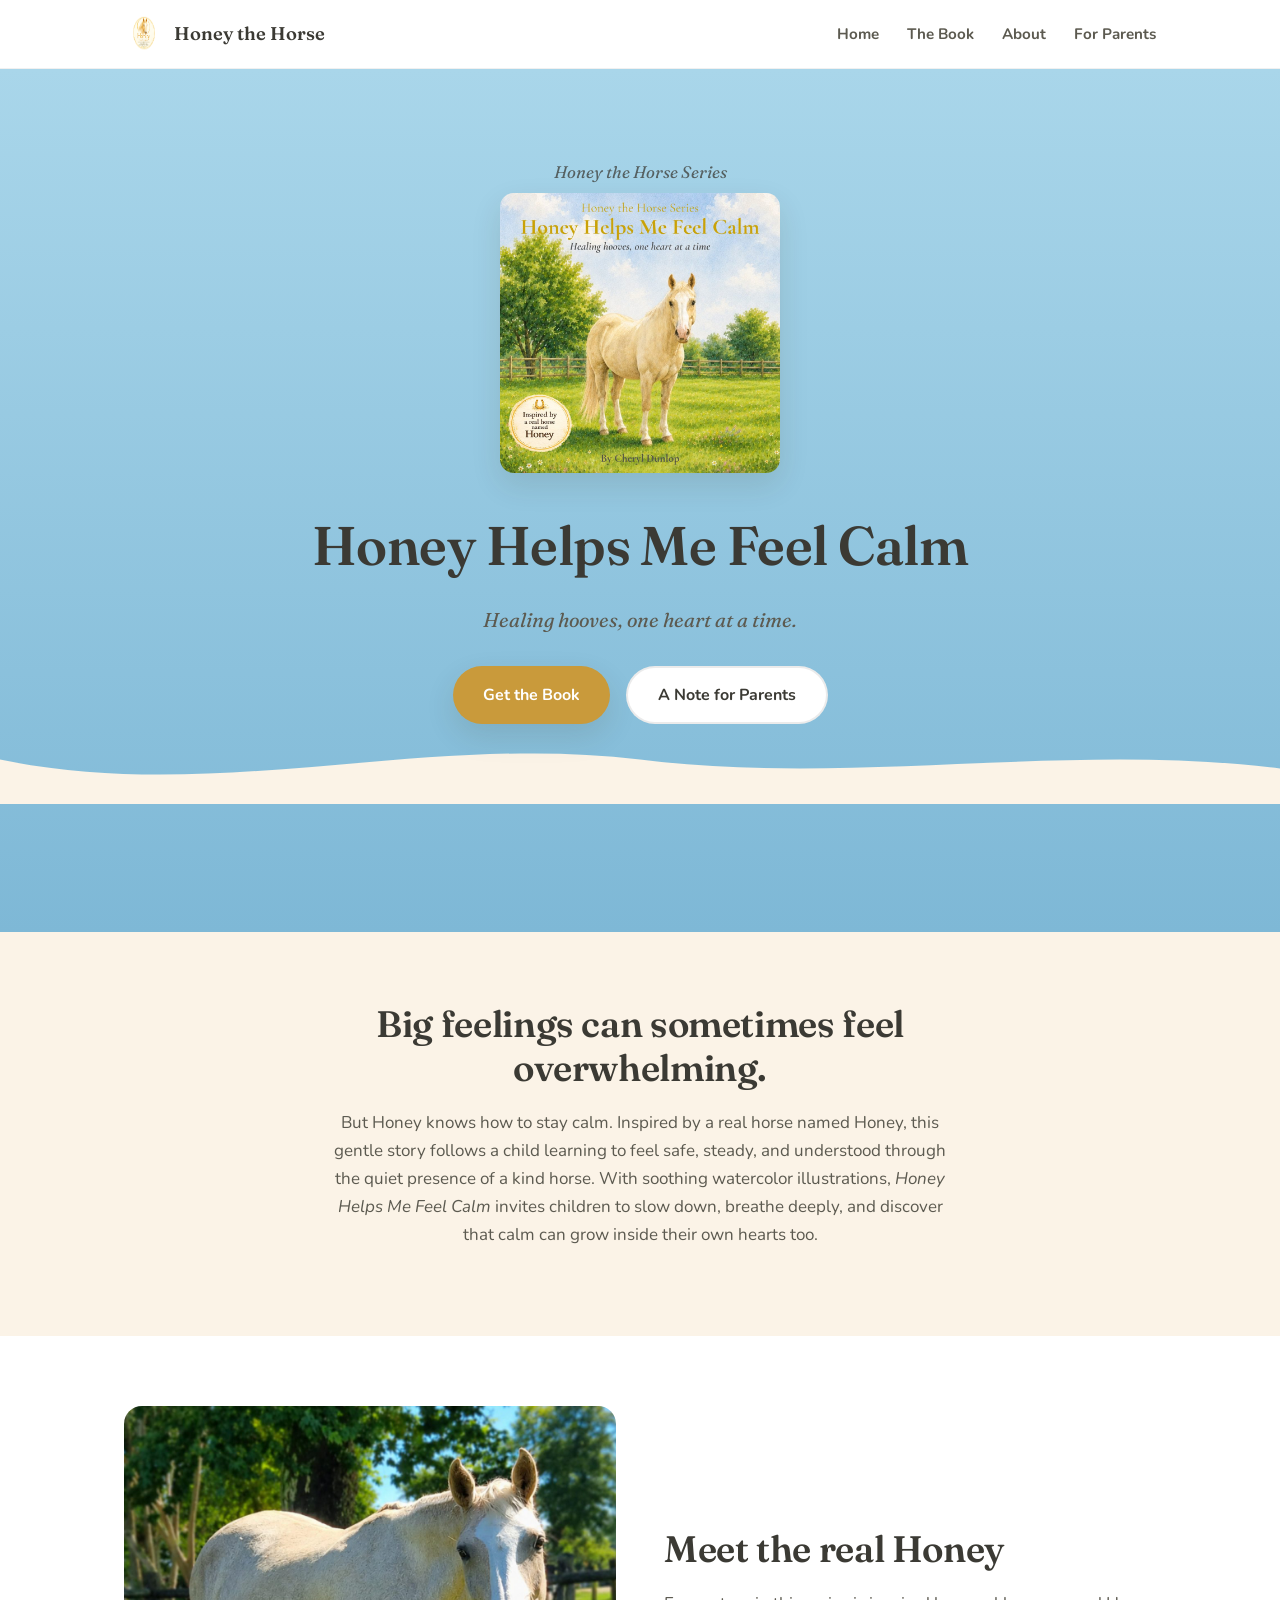
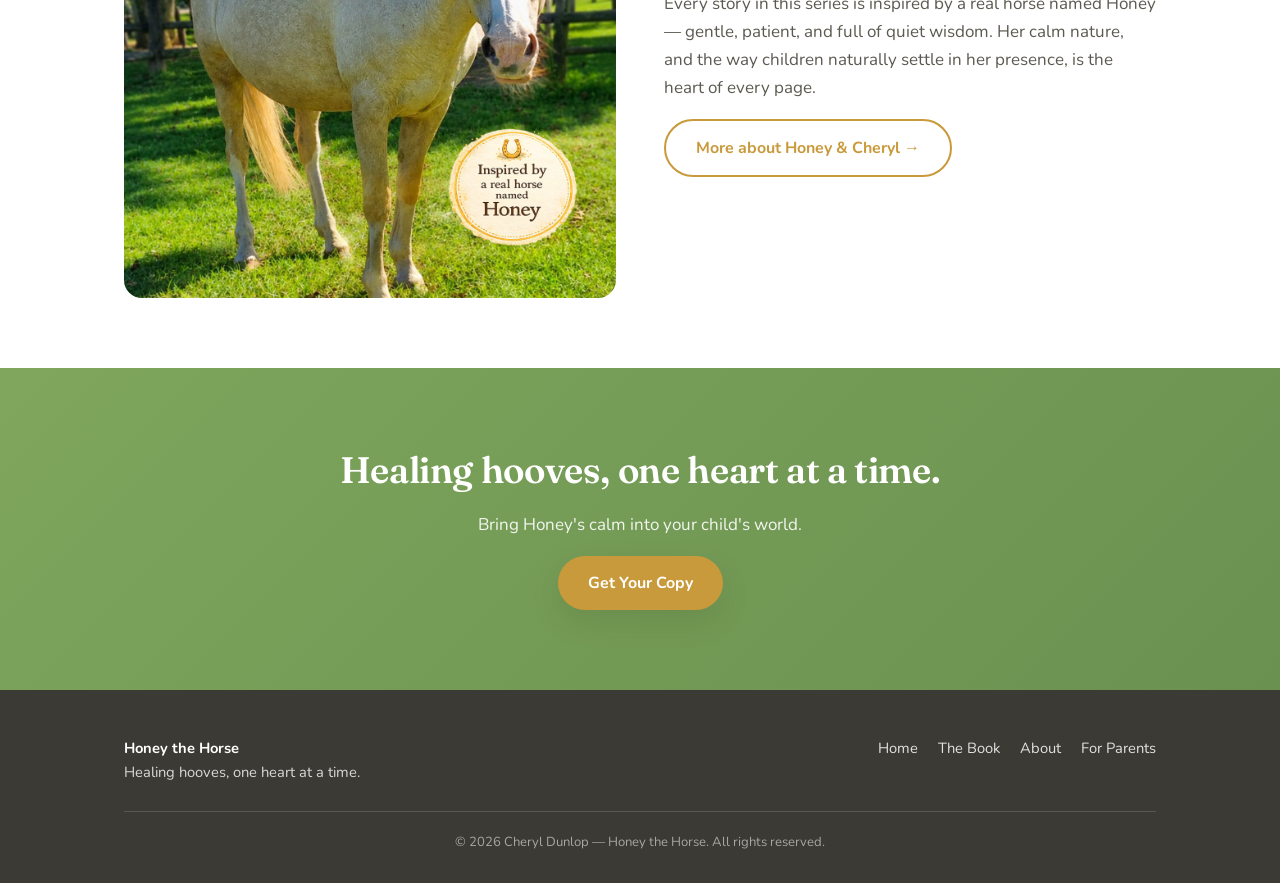
==== index.html @ f642d714 "Add files via upload" ====
<!DOCTYPE html>
<html lang="en">
<head>
<meta charset="UTF-8">
<meta name="viewport" content="width=device-width, initial-scale=1.0">
<title>Honey the Horse | Honey Helps Me Feel Calm</title>
<meta name="description" content="A gentle children's picture book about big feelings, comfort, and the calming presence of a real horse named Honey. Healing hooves, one heart at a time.">
<link rel="icon" href="assets/logo.png">
<link rel="preconnect" href="https://fonts.googleapis.com">
<link href="https://fonts.googleapis.com/css2?family=Fraunces:ital,opsz,wght@0,9..144,400;0,9..144,600;1,9..144,500&family=Nunito:wght@400;600;700;800&display=swap" rel="stylesheet">
<link rel="stylesheet" href="styles.css">
</head>
<body>

<header class="site-header">
  <div class="nav-inner">
    <a href="index.html" class="brand">
      <img src="assets/logo.png" alt="Honey the Horse logo">
      Honey the Horse
    </a>
    <button class="nav-toggle" aria-label="Toggle menu" onclick="document.querySelector('.nav-links').classList.toggle('open')">&#9776;</button>
    <ul class="nav-links">
      <li><a href="index.html">Home</a></li>
      <li><a href="book.html">The Book</a></li>
      <li><a href="about.html">About</a></li>
      <li><a href="parents.html">For Parents</a></li>
    </ul>
  </div>
</header>

<section class="hero">
  <div class="hero-inner">
    <p class="eyebrow">Honey the Horse Series</p>
    <div class="cover-frame">
      <img src="assets/cover-flat.jpg" alt="Honey Helps Me Feel Calm book cover" class="hero-cover">
    </div>
    <h1>Honey Helps Me Feel Calm</h1>
    <p class="tagline">Healing hooves, one heart at a time.</p>
    <div class="btn-row">
      <a href="book.html" class="btn btn-primary">Get the Book</a>
      <a href="parents.html" class="btn btn-secondary">A Note for Parents</a>
    </div>
  </div>
  <svg class="meadow-divider" viewBox="0 0 1440 90" preserveAspectRatio="none" xmlns="http://www.w3.org/2000/svg">
    <path d="M0,40 C240,90 480,10 720,40 C960,70 1200,20 1440,50 L1440,90 L0,90 Z" fill="#FBF3E7"/>
  </svg>
</section>

<section class="section-cream">
  <div class="container center-text">
    <h2>Big feelings can sometimes feel overwhelming.</h2>
    <p>But Honey knows how to stay calm. Inspired by a real horse named Honey, this gentle story follows a child learning to feel safe, steady, and understood through the quiet presence of a kind horse. With soothing watercolor illustrations, <em>Honey Helps Me Feel Calm</em> invites children to slow down, breathe deeply, and discover that calm can grow inside their own hearts too.</p>
  </div>
</section>

<section class="section-white">
  <div class="container two-col">
    <div>
      <img src="assets/honey-photo.jpg" alt="Honey, the real horse who inspired the series, standing in a green paddock">
    </div>
    <div>
      <h2>Meet the real Honey</h2>
      <p>Every story in this series is inspired by a real horse named Honey &mdash; gentle, patient, and full of quiet wisdom. Her calm nature, and the way children naturally settle in her presence, is the heart of every page.</p>
      <a href="about.html" class="btn btn-outline" style="border-color: var(--honey-gold); color: var(--honey-gold);">More about Honey &amp; Cheryl &rarr;</a>
    </div>
  </div>
</section>

<section class="cta-band">
  <div class="container">
    <h2>Healing hooves, one heart at a time.</h2>
    <p>Bring Honey's calm into your child's world.</p>
    <div class="btn-row">
      <a href="book.html" class="btn btn-primary" style="background: var(--honey-gold);">Get Your Copy</a>
    </div>
  </div>
</section>

<footer class="site-footer">
  <div class="container">
    <div class="footer-inner">
      <div>
        <strong style="color:white;">Honey the Horse</strong><br>
        Healing hooves, one heart at a time.
      </div>
      <ul class="footer-links">
        <li><a href="index.html">Home</a></li>
        <li><a href="book.html">The Book</a></li>
        <li><a href="about.html">About</a></li>
        <li><a href="parents.html">For Parents</a></li>
      </ul>
    </div>
    <div class="footer-bottom">
      &copy; <span id="year"></span> Cheryl Dunlop &mdash; Honey the Horse. All rights reserved.
    </div>
  </div>
</footer>

<script>document.getElementById('year').textContent = new Date().getFullYear();</script>
</body>
</html>
---- styles.css ----
/* =========================================================
   Honey the Horse — shared stylesheet
   Palette pulled from the book's own watercolor illustrations,
   not a generic template palette.
   ========================================================= */

:root {
  --sky:          #A9D6EA;   /* soft sky blue, from the meadow backgrounds */
  --sky-deep:      #7EB8D6;   /* deeper sky for gradients/footers */
  --meadow:       #7FA65C;   /* sage/meadow green */
  --meadow-pale:  #E9F1E1;   /* very pale green for section backgrounds */
  --honey-gold:   #C99A3B;   /* the title gold from the cover + logo */
  --honey-gold-lt:#E4C177;   /* lighter gold for hovers */
  --cream:        #FBF3E7;   /* paper cream, used sparingly */
  --clay-pink:    #E8A9A2;   /* wildflower pink accent */
  --ink:          #3B3A34;   /* warm charcoal, not pure black */
  --ink-soft:     #5C5A50;
  --white:        #FFFFFF;
  --radius:       18px;
  --max-width:    1080px;
  --shadow-soft:  0 12px 30px rgba(60, 50, 20, 0.12);
}

* { box-sizing: border-box; }

html { scroll-behavior: smooth; }

@media (prefers-reduced-motion: reduce) {
  html { scroll-behavior: auto; }
  * { animation-duration: 0.01ms !important; transition-duration: 0.01ms !important; }
}

body {
  margin: 0;
  font-family: 'Nunito', -apple-system, BlinkMacSystemFont, sans-serif;
  color: var(--ink);
  background: var(--white);
  line-height: 1.65;
  font-size: 17px;
}

h1, h2, h3, .display {
  font-family: 'Fraunces', Georgia, serif;
  font-weight: 600;
  color: var(--ink);
  margin: 0 0 0.5em;
  letter-spacing: -0.01em;
}

h1 { font-size: clamp(2.1rem, 5vw, 3.4rem); line-height: 1.1; }
h2 { font-size: clamp(1.6rem, 3.4vw, 2.3rem); line-height: 1.2; }
h3 { font-size: 1.3rem; }

p { margin: 0 0 1em; color: var(--ink-soft); }

a { color: var(--honey-gold); text-decoration: none; }
a:hover { color: var(--ink); }

img { max-width: 100%; display: block; border-radius: var(--radius); }

.container {
  max-width: var(--max-width);
  margin: 0 auto;
  padding: 0 24px;
}

/* ---------- Navigation ---------- */
.site-header {
  position: sticky;
  top: 0;
  z-index: 100;
  background: rgba(255, 255, 255, 0.92);
  backdrop-filter: blur(6px);
  border-bottom: 1px solid rgba(0,0,0,0.06);
}

.nav-inner {
  display: flex;
  align-items: center;
  justify-content: space-between;
  padding: 14px 24px;
  max-width: var(--max-width);
  margin: 0 auto;
}

.brand {
  display: flex;
  align-items: center;
  gap: 10px;
  font-family: 'Fraunces', serif;
  font-size: 1.15rem;
  font-weight: 600;
  color: var(--ink);
}
.brand img { width: 40px; height: 40px; border-radius: 50%; }

.nav-links {
  display: flex;
  gap: 28px;
  list-style: none;
  margin: 0;
  padding: 0;
}
.nav-links a {
  color: var(--ink-soft);
  font-weight: 700;
  font-size: 0.95rem;
}
.nav-links a:hover { color: var(--honey-gold); }

.nav-toggle { display: none; }

@media (max-width: 720px) {
  .nav-links {
    position: absolute;
    top: 100%;
    left: 0;
    right: 0;
    background: var(--white);
    flex-direction: column;
    padding: 16px 24px 20px;
    gap: 14px;
    display: none;
    border-bottom: 1px solid rgba(0,0,0,0.06);
  }
  .nav-links.open { display: flex; }
  .nav-toggle {
    display: inline-flex;
    background: none;
    border: none;
    font-size: 1.6rem;
    cursor: pointer;
    color: var(--ink);
  }
}

/* ---------- Buttons ---------- */
.btn {
  display: inline-flex;
  align-items: center;
  gap: 8px;
  padding: 14px 30px;
  border-radius: 999px;
  font-weight: 700;
  font-size: 1rem;
  border: none;
  cursor: pointer;
  transition: transform 0.15s ease, box-shadow 0.15s ease;
}
.btn:focus-visible {
  outline: 3px solid var(--honey-gold);
  outline-offset: 2px;
}
.btn-primary {
  background: var(--honey-gold);
  color: var(--white);
  box-shadow: var(--shadow-soft);
}
.btn-primary:hover { background: var(--honey-gold-lt); transform: translateY(-2px); }

.btn-outline {
  background: transparent;
  border: 2px solid var(--white);
  color: var(--white);
}
.btn-outline:hover { background: rgba(255,255,255,0.15); }

.btn-secondary {
  background: var(--white);
  color: var(--ink);
  border: 2px solid rgba(0,0,0,0.08);
}
.btn-secondary:hover { border-color: var(--honey-gold); }

.btn-row {
  display: flex;
  gap: 16px;
  flex-wrap: wrap;
}

/* ---------- Hero ---------- */
.hero {
  position: relative;
  background: linear-gradient(180deg, var(--sky) 0%, var(--sky-deep) 100%);
  overflow: hidden;
  padding: 90px 0 130px;
}
.hero-inner {
  max-width: var(--max-width);
  margin: 0 auto;
  padding: 0 24px;
  position: relative;
  z-index: 2;
  text-align: center;
  color: var(--ink);
}
.hero .eyebrow {
  font-family: 'Fraunces', serif;
  font-style: italic;
  color: var(--ink);
  opacity: 0.75;
  font-size: 1.05rem;
  margin-bottom: 6px;
}
.hero h1 { color: var(--ink); }
.hero .tagline {
  font-family: 'Fraunces', serif;
  font-style: italic;
  font-size: 1.25rem;
  color: var(--ink-soft);
  margin-bottom: 30px;
}
.hero .btn-row { justify-content: center; margin-top: 10px; }

.hero-cover {
  max-width: 280px;
  margin: 0 auto 34px;
  border-radius: 14px;
  box-shadow: var(--shadow-soft);
}

/* meadow horizon divider — signature element used between sections */
.meadow-divider {
  display: block;
  width: 100%;
  height: auto;
  margin-bottom: -2px;
}

/* ---------- Sections ---------- */
section { padding: 70px 0; }
.section-cream { background: var(--cream); }
.section-sage { background: var(--meadow-pale); }
.section-white { background: var(--white); }

.two-col {
  display: grid;
  grid-template-columns: 1fr 1fr;
  gap: 48px;
  align-items: center;
}
@media (max-width: 760px) {
  .two-col { grid-template-columns: 1fr; }
}

.center-text { text-align: center; max-width: 680px; margin: 0 auto; }

/* ---------- Cards / gallery ---------- */
.gallery {
  display: grid;
  grid-template-columns: repeat(auto-fit, minmax(220px, 1fr));
  gap: 24px;
  margin-top: 40px;
}
.gallery figure {
  margin: 0;
  background: var(--white);
  border-radius: var(--radius);
  overflow: hidden;
  box-shadow: var(--shadow-soft);
}
.gallery img { border-radius: 0; }
.gallery figcaption {
  padding: 14px 16px;
  font-size: 0.92rem;
  color: var(--ink-soft);
  font-style: italic;
}

.badge-floating {
  position: absolute;
  bottom: -20px;
  right: -20px;
  width: 110px;
  filter: drop-shadow(0 6px 14px rgba(0,0,0,0.15));
}
.cover-frame { position: relative; display: inline-block; }

/* ---------- Parent tips list ---------- */
.tip-list {
  list-style: none;
  margin: 24px 0;
  padding: 0;
  display: grid;
  gap: 14px;
}
.tip-list li {
  display: flex;
  gap: 14px;
  align-items: flex-start;
  background: var(--white);
  border-radius: 14px;
  padding: 16px 20px;
  box-shadow: var(--shadow-soft);
}
.tip-list li::before {
  content: "🌿";
  flex-shrink: 0;
}

.note-box {
  background: var(--white);
  border-left: 5px solid var(--honey-gold);
  border-radius: 12px;
  padding: 22px 26px;
  font-style: italic;
  color: var(--ink-soft);
  margin-top: 30px;
}

/* ---------- CTA band ---------- */
.cta-band {
  background: linear-gradient(135deg, var(--meadow) 0%, #6a9150 100%);
  color: var(--white);
  text-align: center;
  padding: 80px 0;
}
.cta-band h2 { color: var(--white); }
.cta-band p { color: rgba(255,255,255,0.9); }
.cta-band .btn-row { justify-content: center; }

/* ---------- Footer ---------- */
.site-footer {
  background: var(--ink);
  color: rgba(255,255,255,0.8);
  padding: 46px 0 30px;
  font-size: 0.92rem;
}
.footer-inner {
  display: flex;
  justify-content: space-between;
  flex-wrap: wrap;
  gap: 20px;
}
.footer-inner a { color: rgba(255,255,255,0.85); }
.footer-inner a:hover { color: var(--honey-gold-lt); }
.footer-links {
  display: flex;
  gap: 20px;
  list-style: none;
  padding: 0;
  margin: 0;
}
.footer-bottom {
  margin-top: 26px;
  padding-top: 20px;
  border-top: 1px solid rgba(255,255,255,0.15);
  font-size: 0.82rem;
  color: rgba(255,255,255,0.55);
  text-align: center;
}

/* ---------- Profile / about layout ---------- */
.profile-photo {
  width: 220px;
  border-radius: 50%;
  box-shadow: var(--shadow-soft);
  margin: 0 auto 20px;
}

/* ---------- Utility ---------- */
.mt-lg { margin-top: 48px; }
.text-center { text-align: center; }
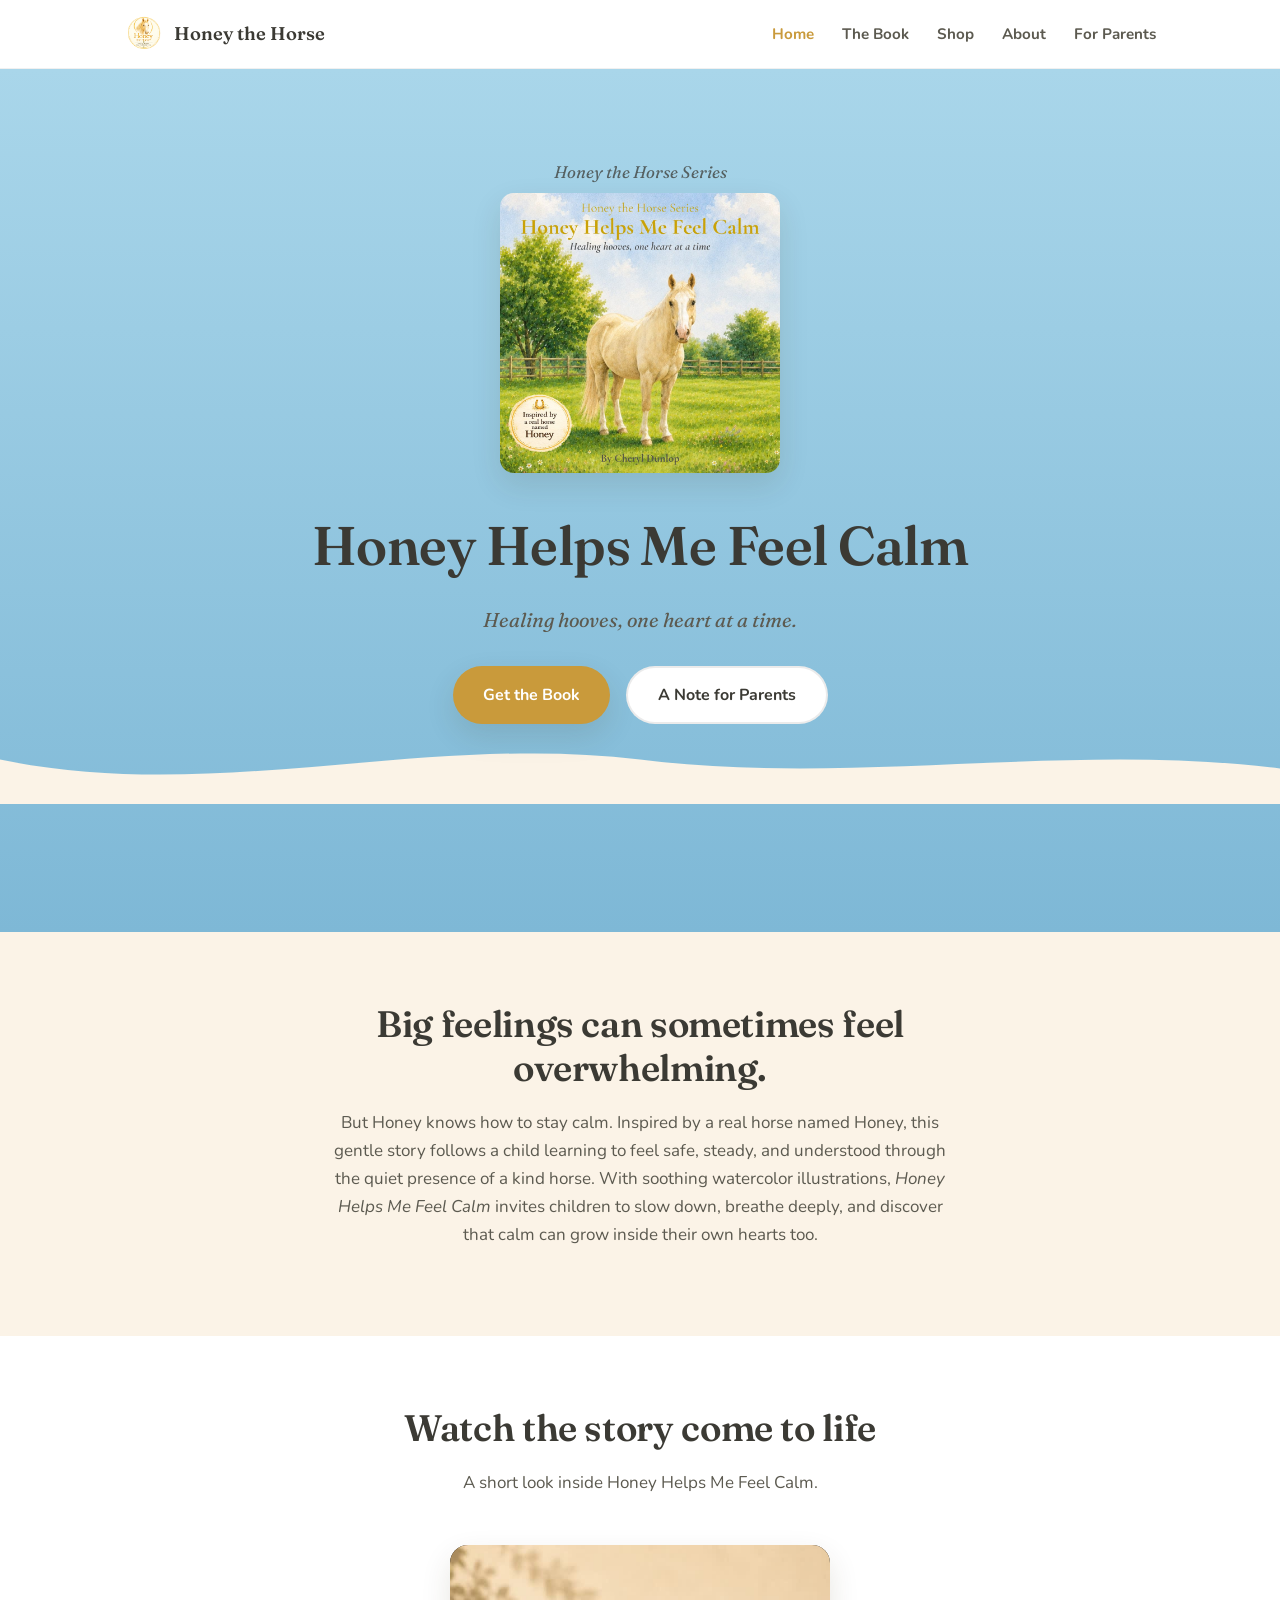
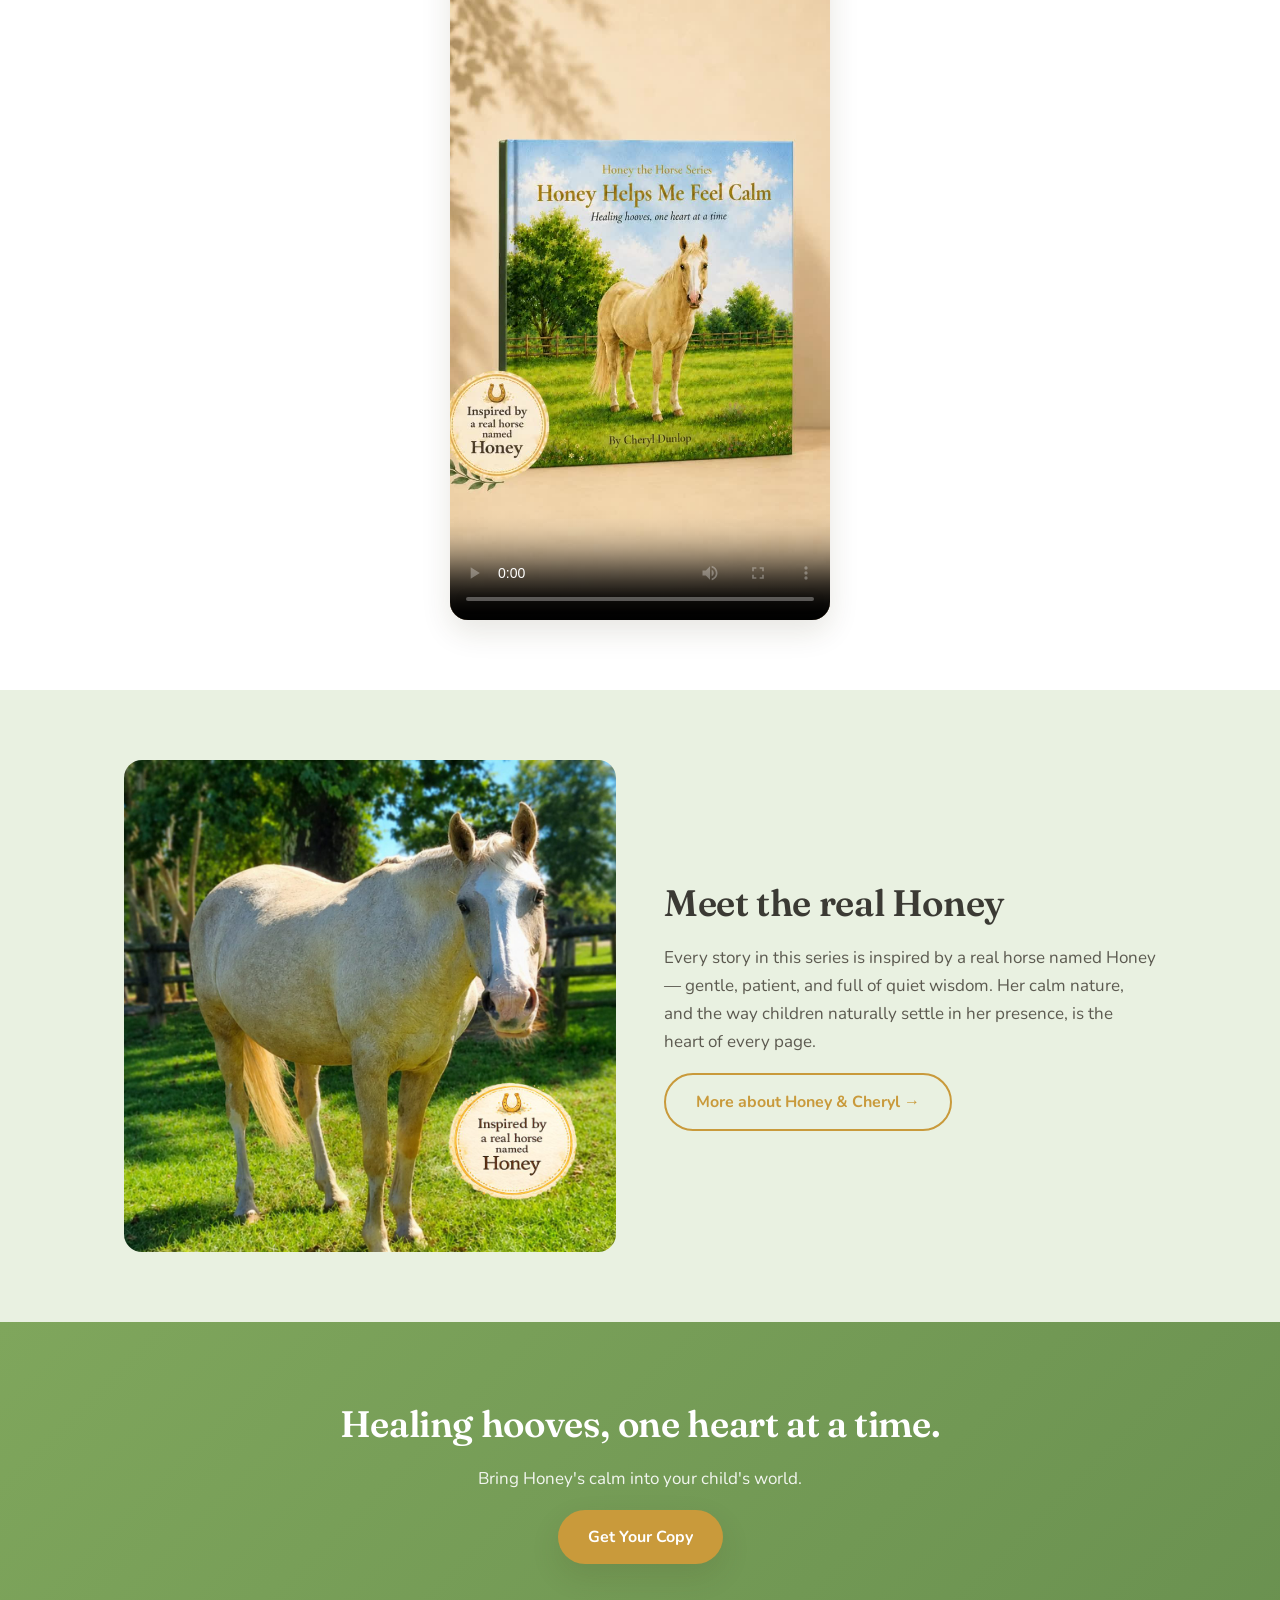
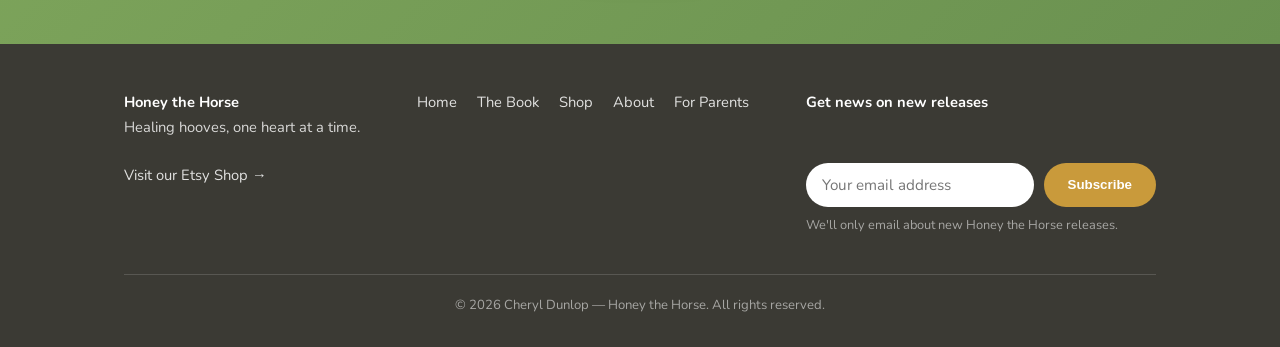
==== commit 30d22715: "Add files via upload" ====
--- a/index.html
+++ b/index.html
@@ -5,7 +5,20 @@
 <meta name="viewport" content="width=device-width, initial-scale=1.0">
 <title>Honey the Horse | Honey Helps Me Feel Calm</title>
 <meta name="description" content="A gentle children's picture book about big feelings, comfort, and the calming presence of a real horse named Honey. Healing hooves, one heart at a time.">
-<link rel="icon" href="assets/logo.png">
+
+<!-- Open Graph / social share previews -->
+<meta property="og:type" content="website">
+<meta property="og:title" content="Honey the Horse | Honey Helps Me Feel Calm">
+<meta property="og:description" content="A gentle children's picture book about big feelings, comfort, and the calming presence of a real horse named Honey.">
+<meta property="og:image" content="https://honeythehorse.com/assets/cover-flat.jpg">
+<meta property="og:url" content="https://honeythehorse.com/">
+<meta name="twitter:card" content="summary_large_image">
+<meta name="twitter:title" content="Honey the Horse | Honey Helps Me Feel Calm">
+<meta name="twitter:description" content="A gentle children's picture book about big feelings, comfort, and the calming presence of a real horse named Honey.">
+<meta name="twitter:image" content="https://honeythehorse.com/assets/cover-flat.jpg">
+
+<link rel="icon" href="/favicon.ico">
+<link rel="apple-touch-icon" href="/apple-touch-icon.png">
 <link rel="preconnect" href="https://fonts.googleapis.com">
 <link href="https://fonts.googleapis.com/css2?family=Fraunces:ital,opsz,wght@0,9..144,400;0,9..144,600;1,9..144,500&family=Nunito:wght@400;600;700;800&display=swap" rel="stylesheet">
 <link rel="stylesheet" href="styles.css">
@@ -20,8 +33,9 @@
     </a>
     <button class="nav-toggle" aria-label="Toggle menu" onclick="document.querySelector('.nav-links').classList.toggle('open')">&#9776;</button>
     <ul class="nav-links">
-      <li><a href="index.html">Home</a></li>
+      <li><a href="index.html" class="active">Home</a></li>
       <li><a href="book.html">The Book</a></li>
+      <li><a href="shop.html">Shop</a></li>
       <li><a href="about.html">About</a></li>
       <li><a href="parents.html">For Parents</a></li>
     </ul>
@@ -54,6 +68,19 @@
 </section>
 
 <section class="section-white">
+  <div class="container center-text">
+    <h2>Watch the story come to life</h2>
+    <p>A short look inside Honey Helps Me Feel Calm.</p>
+    <div class="video-frame mt-lg">
+      <video controls preload="metadata" poster="assets/trailer-poster.jpg" playsinline>
+        <source src="assets/trailer.mp4" type="video/mp4">
+        Your browser doesn't support embedded video. You can still view the book on the <a href="book.html">Book page</a>.
+      </video>
+    </div>
+  </div>
+</section>
+
+<section class="section-sage">
   <div class="container two-col">
     <div>
       <img src="assets/honey-photo.jpg" alt="Honey, the real horse who inspired the series, standing in a green paddock">
@@ -81,14 +108,25 @@
     <div class="footer-inner">
       <div>
         <strong style="color:white;">Honey the Horse</strong><br>
-        Healing hooves, one heart at a time.
+        Healing hooves, one heart at a time.<br><br>
+        <a href="https://www.etsy.com/shop/HoneytheHorse" target="_blank" rel="noopener">Visit our Etsy Shop &rarr;</a>
       </div>
       <ul class="footer-links">
         <li><a href="index.html">Home</a></li>
         <li><a href="book.html">The Book</a></li>
+        <li><a href="shop.html">Shop</a></li>
         <li><a href="about.html">About</a></li>
         <li><a href="parents.html">For Parents</a></li>
       </ul>
+      <div>
+        <strong style="color:white;">Get news on new releases</strong>
+        <!-- TODO: replace with real Mailchimp (or chosen provider) embed form action + list ID once Cheryl's account is set up -->
+        <form class="newsletter-form mt-lg" action="#" method="post" target="_blank">
+          <input type="email" name="EMAIL" placeholder="Your email address" required>
+          <button type="submit">Subscribe</button>
+        </form>
+        <p class="newsletter-note">We'll only email about new Honey the Horse releases.</p>
+      </div>
     </div>
     <div class="footer-bottom">
       &copy; <span id="year"></span> Cheryl Dunlop &mdash; Honey the Horse. All rights reserved.
--- a/styles.css
+++ b/styles.css
@@ -1,19 +1,18 @@
 /* =========================================================
    Honey the Horse — shared stylesheet
-   Palette pulled from the book's own watercolor illustrations,
-   not a generic template palette.
+   Palette pulled from the book's own watercolor illustrations.
    ========================================================= */
 
 :root {
-  --sky:          #A9D6EA;   /* soft sky blue, from the meadow backgrounds */
-  --sky-deep:      #7EB8D6;   /* deeper sky for gradients/footers */
-  --meadow:       #7FA65C;   /* sage/meadow green */
-  --meadow-pale:  #E9F1E1;   /* very pale green for section backgrounds */
-  --honey-gold:   #C99A3B;   /* the title gold from the cover + logo */
-  --honey-gold-lt:#E4C177;   /* lighter gold for hovers */
-  --cream:        #FBF3E7;   /* paper cream, used sparingly */
-  --clay-pink:    #E8A9A2;   /* wildflower pink accent */
-  --ink:          #3B3A34;   /* warm charcoal, not pure black */
+  --sky:          #A9D6EA;
+  --sky-deep:      #7EB8D6;
+  --meadow:       #7FA65C;
+  --meadow-pale:  #E9F1E1;
+  --honey-gold:   #C99A3B;
+  --honey-gold-lt:#E4C177;
+  --cream:        #FBF3E7;
+  --clay-pink:    #E8A9A2;
+  --ink:          #3B3A34;
   --ink-soft:     #5C5A50;
   --white:        #FFFFFF;
   --radius:       18px;
@@ -22,7 +21,6 @@
 }
 
 * { box-sizing: border-box; }
-
 html { scroll-behavior: smooth; }
 
 @media (prefers-reduced-motion: reduce) {
@@ -52,10 +50,8 @@
 h3 { font-size: 1.3rem; }
 
 p { margin: 0 0 1em; color: var(--ink-soft); }
-
 a { color: var(--honey-gold); text-decoration: none; }
 a:hover { color: var(--ink); }
-
 img { max-width: 100%; display: block; border-radius: var(--radius); }
 
 .container {
@@ -92,7 +88,13 @@
   font-weight: 600;
   color: var(--ink);
 }
-.brand img { width: 40px; height: 40px; border-radius: 50%; }
+.brand img {
+  width: 40px;
+  height: 40px;
+  border-radius: 50%;
+  object-fit: cover; /* prevents distortion/oval logos regardless of source aspect ratio */
+  flex-shrink: 0;
+}
 
 .nav-links {
   display: flex;
@@ -101,16 +103,12 @@
   margin: 0;
   padding: 0;
 }
-.nav-links a {
-  color: var(--ink-soft);
-  font-weight: 700;
-  font-size: 0.95rem;
-}
-.nav-links a:hover { color: var(--honey-gold); }
+.nav-links a { color: var(--ink-soft); font-weight: 700; font-size: 0.95rem; }
+.nav-links a:hover, .nav-links a.active { color: var(--honey-gold); }
 
 .nav-toggle { display: none; }
 
-@media (max-width: 720px) {
+@media (max-width: 760px) {
   .nav-links {
     position: absolute;
     top: 100%;
@@ -147,36 +145,16 @@
   cursor: pointer;
   transition: transform 0.15s ease, box-shadow 0.15s ease;
 }
-.btn:focus-visible {
-  outline: 3px solid var(--honey-gold);
-  outline-offset: 2px;
-}
-.btn-primary {
-  background: var(--honey-gold);
-  color: var(--white);
-  box-shadow: var(--shadow-soft);
-}
+.btn:focus-visible { outline: 3px solid var(--honey-gold); outline-offset: 2px; }
+.btn-primary { background: var(--honey-gold); color: var(--white); box-shadow: var(--shadow-soft); }
 .btn-primary:hover { background: var(--honey-gold-lt); transform: translateY(-2px); }
-
-.btn-outline {
-  background: transparent;
-  border: 2px solid var(--white);
-  color: var(--white);
-}
+.btn-outline { background: transparent; border: 2px solid var(--white); color: var(--white); }
 .btn-outline:hover { background: rgba(255,255,255,0.15); }
-
-.btn-secondary {
-  background: var(--white);
-  color: var(--ink);
-  border: 2px solid rgba(0,0,0,0.08);
-}
+.btn-secondary { background: var(--white); color: var(--ink); border: 2px solid rgba(0,0,0,0.08); }
 .btn-secondary:hover { border-color: var(--honey-gold); }
-
-.btn-row {
-  display: flex;
-  gap: 16px;
-  flex-wrap: wrap;
-}
+.btn-etsy { background: var(--clay-pink); color: var(--white); }
+.btn-etsy:hover { background: #dd8f88; }
+.btn-row { display: flex; gap: 16px; flex-wrap: wrap; }
 
 /* ---------- Hero ---------- */
 .hero {
@@ -211,21 +189,9 @@
   margin-bottom: 30px;
 }
 .hero .btn-row { justify-content: center; margin-top: 10px; }
-
-.hero-cover {
-  max-width: 280px;
-  margin: 0 auto 34px;
-  border-radius: 14px;
-  box-shadow: var(--shadow-soft);
-}
-
-/* meadow horizon divider — signature element used between sections */
-.meadow-divider {
-  display: block;
-  width: 100%;
-  height: auto;
-  margin-bottom: -2px;
-}
+.hero-cover { max-width: 280px; margin: 0 auto 34px; border-radius: 14px; box-shadow: var(--shadow-soft); }
+
+.meadow-divider { display: block; width: 100%; height: auto; margin-bottom: -2px; }
 
 /* ---------- Sections ---------- */
 section { padding: 70px 0; }
@@ -233,70 +199,35 @@
 .section-sage { background: var(--meadow-pale); }
 .section-white { background: var(--white); }
 
-.two-col {
-  display: grid;
-  grid-template-columns: 1fr 1fr;
-  gap: 48px;
-  align-items: center;
-}
-@media (max-width: 760px) {
-  .two-col { grid-template-columns: 1fr; }
-}
+.two-col { display: grid; grid-template-columns: 1fr 1fr; gap: 48px; align-items: center; }
+@media (max-width: 760px) { .two-col { grid-template-columns: 1fr; } }
 
 .center-text { text-align: center; max-width: 680px; margin: 0 auto; }
 
-/* ---------- Cards / gallery ---------- */
-.gallery {
-  display: grid;
-  grid-template-columns: repeat(auto-fit, minmax(220px, 1fr));
-  gap: 24px;
-  margin-top: 40px;
-}
-.gallery figure {
-  margin: 0;
-  background: var(--white);
+/* ---------- Gallery ---------- */
+.gallery { display: grid; grid-template-columns: repeat(auto-fit, minmax(220px, 1fr)); gap: 24px; margin-top: 40px; }
+.gallery figure { margin: 0; background: var(--white); border-radius: var(--radius); overflow: hidden; box-shadow: var(--shadow-soft); }
+.gallery img { border-radius: 0; }
+.gallery figcaption { padding: 14px 16px; font-size: 0.92rem; color: var(--ink-soft); font-style: italic; }
+
+.badge-floating { position: absolute; bottom: -20px; right: -20px; width: 110px; filter: drop-shadow(0 6px 14px rgba(0,0,0,0.15)); }
+.cover-frame { position: relative; display: inline-block; }
+
+/* ---------- Video ---------- */
+.video-frame {
+  max-width: 380px;
+  margin: 0 auto;
   border-radius: var(--radius);
   overflow: hidden;
   box-shadow: var(--shadow-soft);
 }
-.gallery img { border-radius: 0; }
-.gallery figcaption {
-  padding: 14px 16px;
-  font-size: 0.92rem;
-  color: var(--ink-soft);
-  font-style: italic;
-}
-
-.badge-floating {
-  position: absolute;
-  bottom: -20px;
-  right: -20px;
-  width: 110px;
-  filter: drop-shadow(0 6px 14px rgba(0,0,0,0.15));
-}
-.cover-frame { position: relative; display: inline-block; }
+.video-frame.square { max-width: 480px; }
+.video-frame video { width: 100%; display: block; border-radius: 0; background: #000; }
 
 /* ---------- Parent tips list ---------- */
-.tip-list {
-  list-style: none;
-  margin: 24px 0;
-  padding: 0;
-  display: grid;
-  gap: 14px;
-}
-.tip-list li {
-  display: flex;
-  gap: 14px;
-  align-items: flex-start;
-  background: var(--white);
-  border-radius: 14px;
-  padding: 16px 20px;
-  box-shadow: var(--shadow-soft);
-}
-.tip-list li::before {
-  content: "🌿";
-  flex-shrink: 0;
-}
+.tip-list { list-style: none; margin: 24px 0; padding: 0; display: grid; gap: 14px; }
+.tip-list li { display: flex; gap: 14px; align-items: flex-start; background: var(--white); border-radius: 14px; padding: 16px 20px; box-shadow: var(--shadow-soft); }
+.tip-list li::before { content: "🌿"; flex-shrink: 0; }
 
 .note-box {
   background: var(--white);
@@ -308,55 +239,94 @@
   margin-top: 30px;
 }
 
+/* ---------- Shop cards ---------- */
+.shop-grid {
+  display: grid;
+  grid-template-columns: repeat(auto-fit, minmax(320px, 1fr));
+  gap: 32px;
+  margin-top: 40px;
+}
+.shop-card {
+  background: var(--white);
+  border-radius: var(--radius);
+  box-shadow: var(--shadow-soft);
+  padding: 28px;
+  display: flex;
+  flex-direction: column;
+  gap: 16px;
+}
+.shop-card .tag {
+  display: inline-block;
+  background: var(--meadow-pale);
+  color: var(--meadow);
+  font-weight: 700;
+  font-size: 0.78rem;
+  text-transform: uppercase;
+  letter-spacing: 0.04em;
+  padding: 5px 12px;
+  border-radius: 999px;
+  width: fit-content;
+}
+.shop-card .feature-list {
+  list-style: none;
+  padding: 0;
+  margin: 0;
+  display: flex;
+  flex-direction: column;
+  gap: 6px;
+  font-size: 0.95rem;
+  color: var(--ink-soft);
+}
+.shop-card.coming-soon { opacity: 0.6; justify-content: center; align-items: center; text-align: center; }
+
 /* ---------- CTA band ---------- */
-.cta-band {
-  background: linear-gradient(135deg, var(--meadow) 0%, #6a9150 100%);
-  color: var(--white);
-  text-align: center;
-  padding: 80px 0;
-}
+.cta-band { background: linear-gradient(135deg, var(--meadow) 0%, #6a9150 100%); color: var(--white); text-align: center; padding: 80px 0; }
 .cta-band h2 { color: var(--white); }
 .cta-band p { color: rgba(255,255,255,0.9); }
 .cta-band .btn-row { justify-content: center; }
 
+/* ---------- Newsletter form ---------- */
+.newsletter-form {
+  display: flex;
+  gap: 10px;
+  flex-wrap: wrap;
+  max-width: 420px;
+}
+.newsletter-form input[type="email"] {
+  flex: 1;
+  min-width: 180px;
+  padding: 12px 16px;
+  border-radius: 999px;
+  border: none;
+  font-family: 'Nunito', sans-serif;
+  font-size: 0.95rem;
+}
+.newsletter-form button {
+  padding: 12px 24px;
+  border-radius: 999px;
+  border: none;
+  background: var(--honey-gold);
+  color: var(--white);
+  font-weight: 700;
+  cursor: pointer;
+}
+.newsletter-form button:hover { background: var(--honey-gold-lt); }
+.newsletter-note { font-size: 0.8rem; color: rgba(255,255,255,0.55); margin-top: 8px; }
+
 /* ---------- Footer ---------- */
-.site-footer {
-  background: var(--ink);
-  color: rgba(255,255,255,0.8);
-  padding: 46px 0 30px;
-  font-size: 0.92rem;
-}
-.footer-inner {
-  display: flex;
-  justify-content: space-between;
-  flex-wrap: wrap;
-  gap: 20px;
-}
+.site-footer { background: var(--ink); color: rgba(255,255,255,0.8); padding: 46px 0 30px; font-size: 0.92rem; }
+.footer-inner { display: flex; justify-content: space-between; flex-wrap: wrap; gap: 32px; }
 .footer-inner a { color: rgba(255,255,255,0.85); }
 .footer-inner a:hover { color: var(--honey-gold-lt); }
-.footer-links {
-  display: flex;
-  gap: 20px;
-  list-style: none;
-  padding: 0;
-  margin: 0;
-}
-.footer-bottom {
-  margin-top: 26px;
-  padding-top: 20px;
-  border-top: 1px solid rgba(255,255,255,0.15);
-  font-size: 0.82rem;
-  color: rgba(255,255,255,0.55);
-  text-align: center;
-}
-
-/* ---------- Profile / about layout ---------- */
-.profile-photo {
-  width: 220px;
-  border-radius: 50%;
-  box-shadow: var(--shadow-soft);
-  margin: 0 auto 20px;
-}
+.footer-links { display: flex; gap: 20px; list-style: none; padding: 0; margin: 0; }
+.footer-bottom { margin-top: 26px; padding-top: 20px; border-top: 1px solid rgba(255,255,255,0.15); font-size: 0.82rem; color: rgba(255,255,255,0.55); text-align: center; }
+
+/* ---------- Profile ---------- */
+.profile-photo { width: 220px; border-radius: 50%; box-shadow: var(--shadow-soft); margin: 0 auto 20px; }
+
+/* ---------- 404 ---------- */
+.error-page { text-align: center; padding: 130px 24px; background: linear-gradient(180deg, var(--sky) 0%, var(--sky-deep) 100%); min-height: 60vh; }
+.error-page h1 { font-size: clamp(2.4rem, 6vw, 4rem); }
 
 /* ---------- Utility ---------- */
 .mt-lg { margin-top: 48px; }
